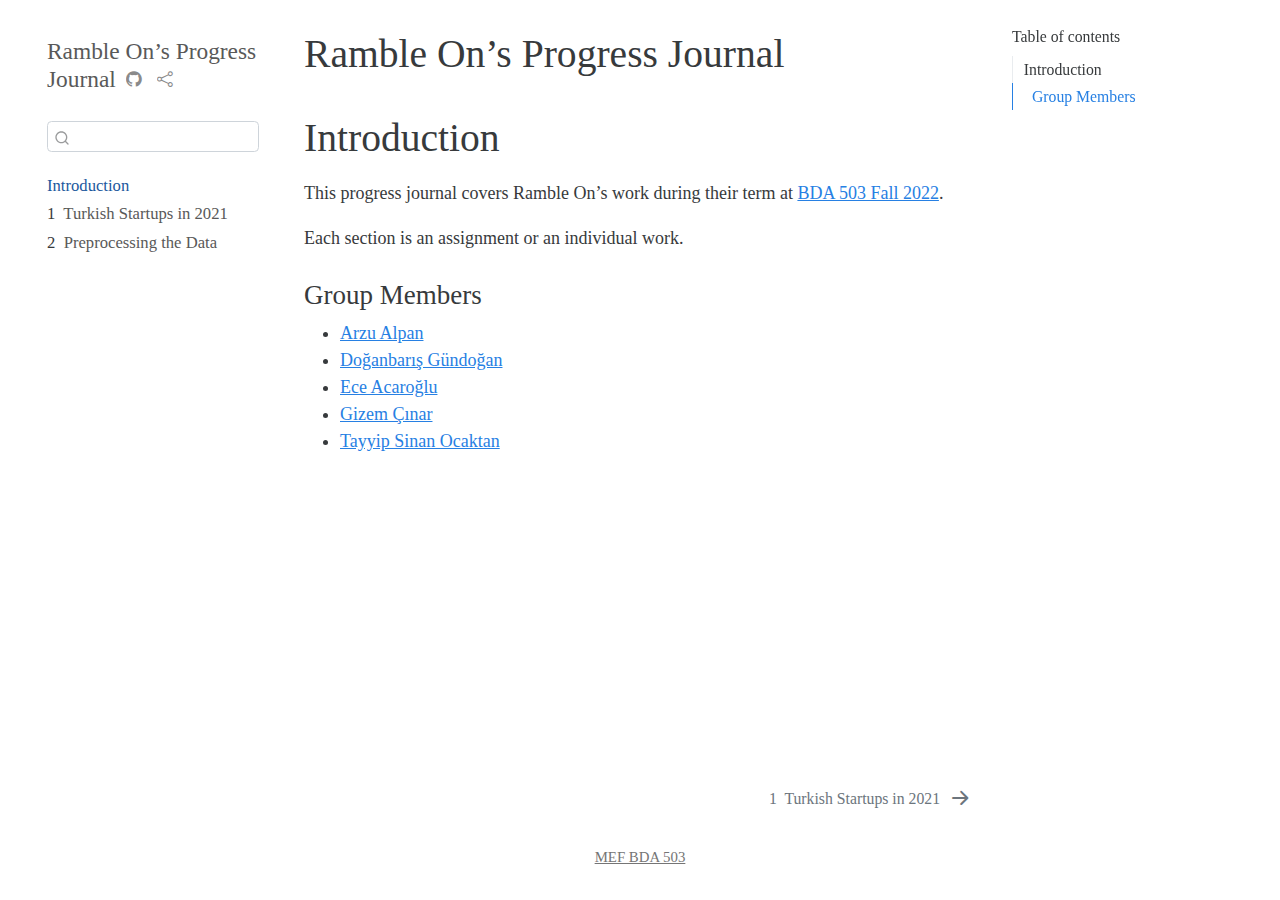
==== docs/index.html @ 6a76fb5a "pre-process" ====
<!DOCTYPE html>
<html xmlns="http://www.w3.org/1999/xhtml" lang="en" xml:lang="en"><head>

<meta charset="utf-8">
<meta name="generator" content="quarto-1.1.189">

<meta name="viewport" content="width=device-width, initial-scale=1.0, user-scalable=yes">


<title>Ramble On’s Progress Journal</title>
<style>
code{white-space: pre-wrap;}
span.smallcaps{font-variant: small-caps;}
div.columns{display: flex; gap: min(4vw, 1.5em);}
div.column{flex: auto; overflow-x: auto;}
div.hanging-indent{margin-left: 1.5em; text-indent: -1.5em;}
ul.task-list{list-style: none;}
ul.task-list li input[type="checkbox"] {
  width: 0.8em;
  margin: 0 0.8em 0.2em -1.6em;
  vertical-align: middle;
}
</style>


<script src="site_libs/quarto-nav/quarto-nav.js"></script>
<script src="site_libs/quarto-nav/headroom.min.js"></script>
<script src="site_libs/clipboard/clipboard.min.js"></script>
<script src="site_libs/quarto-search/autocomplete.umd.js"></script>
<script src="site_libs/quarto-search/fuse.min.js"></script>
<script src="site_libs/quarto-search/quarto-search.js"></script>
<meta name="quarto:offset" content="./">
<link href="./assignment1.html" rel="next">
<script src="site_libs/quarto-html/quarto.js"></script>
<script src="site_libs/quarto-html/popper.min.js"></script>
<script src="site_libs/quarto-html/tippy.umd.min.js"></script>
<script src="site_libs/quarto-html/anchor.min.js"></script>
<link href="site_libs/quarto-html/tippy.css" rel="stylesheet">
<link href="site_libs/quarto-html/quarto-syntax-highlighting.css" rel="stylesheet" id="quarto-text-highlighting-styles">
<script src="site_libs/bootstrap/bootstrap.min.js"></script>
<link href="site_libs/bootstrap/bootstrap-icons.css" rel="stylesheet">
<link href="site_libs/bootstrap/bootstrap.min.css" rel="stylesheet" id="quarto-bootstrap" data-mode="light">
<script id="quarto-search-options" type="application/json">{
  "location": "sidebar",
  "copy-button": false,
  "collapse-after": 3,
  "panel-placement": "start",
  "type": "textbox",
  "limit": 20,
  "language": {
    "search-no-results-text": "No results",
    "search-matching-documents-text": "matching documents",
    "search-copy-link-title": "Copy link to search",
    "search-hide-matches-text": "Hide additional matches",
    "search-more-match-text": "more match in this document",
    "search-more-matches-text": "more matches in this document",
    "search-clear-button-title": "Clear",
    "search-detached-cancel-button-title": "Cancel",
    "search-submit-button-title": "Submit"
  }
}</script>


</head>

<body class="nav-sidebar floating">

<div id="quarto-search-results"></div>
  <header id="quarto-header" class="headroom fixed-top">
  <nav class="quarto-secondary-nav" data-bs-toggle="collapse" data-bs-target="#quarto-sidebar" aria-controls="quarto-sidebar" aria-expanded="false" aria-label="Toggle sidebar navigation" onclick="if (window.quartoToggleHeadroom) { window.quartoToggleHeadroom(); }">
    <div class="container-fluid d-flex justify-content-between">
      <h1 class="quarto-secondary-nav-title">Ramble On’s Progress Journal</h1>
      <button type="button" class="quarto-btn-toggle btn" aria-label="Show secondary navigation">
        <i class="bi bi-chevron-right"></i>
      </button>
    </div>
  </nav>
</header>
<!-- content -->
<div id="quarto-content" class="quarto-container page-columns page-rows-contents page-layout-article">
<!-- sidebar -->
  <nav id="quarto-sidebar" class="sidebar collapse sidebar-navigation floating overflow-auto">
    <div class="pt-lg-2 mt-2 text-left sidebar-header">
    <div class="sidebar-title mb-0 py-0">
      <a href="./">Ramble On’s Progress Journal</a> 
        <div class="sidebar-tools-main">
    <a href="https://github.com/pjournal/mef06g-ramble-on" title="Source Code" class="sidebar-tool px-1"><i class="bi bi-github"></i></a>
    <a href="" title="Share" id="sidebar-tool-dropdown-0" class="sidebar-tool dropdown-toggle px-1" data-bs-toggle="dropdown" aria-expanded="false"><i class="bi bi-share"></i></a>
    <ul class="dropdown-menu" aria-labelledby="sidebar-tool-dropdown-0">
        <li>
          <a class="dropdown-item sidebar-tools-main-item" href="https://twitter.com/intent/tweet?url=|url|">
            <i class="bi bi-bi-twitter pe-1"></i>
          Twitter
          </a>
        </li>
        <li>
          <a class="dropdown-item sidebar-tools-main-item" href="https://www.facebook.com/sharer/sharer.php?u=|url|">
            <i class="bi bi-bi-facebook pe-1"></i>
          Facebook
          </a>
        </li>
    </ul>
</div>
    </div>
      </div>
      <div class="mt-2 flex-shrink-0 align-items-center">
        <div class="sidebar-search">
        <div id="quarto-search" class="" title="Search"></div>
        </div>
      </div>
    <div class="sidebar-menu-container"> 
    <ul class="list-unstyled mt-1">
        <li class="sidebar-item">
  <div class="sidebar-item-container"> 
  <a href="./index.html" class="sidebar-item-text sidebar-link active">Introduction</a>
  </div>
</li>
        <li class="sidebar-item">
  <div class="sidebar-item-container"> 
  <a href="./assignment1.html" class="sidebar-item-text sidebar-link"><span class="chapter-number">1</span>&nbsp; <span class="chapter-title">Turkish Startups in 2021</span></a>
  </div>
</li>
        <li class="sidebar-item">
  <div class="sidebar-item-container"> 
  <a href="./Preprocessing.html" class="sidebar-item-text sidebar-link"><span class="chapter-number">2</span>&nbsp; <span class="chapter-title">Preprocessing the Data</span></a>
  </div>
</li>
    </ul>
    </div>
</nav>
<!-- margin-sidebar -->
    <div id="quarto-margin-sidebar" class="sidebar margin-sidebar">
        <nav id="TOC" role="doc-toc" class="toc-active">
    <h2 id="toc-title">Table of contents</h2>
   
  <ul>
  <li><a href="#introduction" id="toc-introduction" class="nav-link active" data-scroll-target="#introduction">Introduction</a>
  <ul class="collapse">
  <li><a href="#group-members" id="toc-group-members" class="nav-link" data-scroll-target="#group-members">Group Members</a></li>
  </ul></li>
  </ul>
</nav>
    </div>
<!-- main -->
<main class="content" id="quarto-document-content">

<header id="title-block-header" class="quarto-title-block default">
<div class="quarto-title">
<h1 class="title d-none d-lg-block">Ramble On’s Progress Journal</h1>
</div>



<div class="quarto-title-meta">

    
    
  </div>
  

</header>

<style>
body {
  font-family: Calibri;
}
pre {
  color: #708090
}

</style>
<section id="introduction" class="level1 unnumbered">
<h1 class="unnumbered">Introduction</h1>
<!-- DO NOT TOUCH THIS PART EXCEPT FILLING YOUR OR YOUR GROUP's NAME -->
<p>This progress journal covers Ramble On’s work during their term at <a href="https://mef-bda503.github.io/fall22/">BDA 503 Fall 2022</a>.</p>
<p>Each section is an assignment or an individual work.</p>
<section id="group-members" class="level3 unnumbered">
<h3 class="unnumbered anchored" data-anchor-id="group-members">Group Members</h3>
<ul>
<li><a href="https://github.com/pjournal/mef06-alpanarzu/">Arzu Alpan</a><br>
</li>
<li><a href="https://github.com/pjournal/mef06-doganbarisgundogan">Doğanbarış Gündoğan</a></li>
<li><a href="https://github.com/pjournal/mef06-eceacaroglu">Ece Acaroğlu</a></li>
<li><a href="https://github.com/pjournal/mef06-ggizemcinar">Gizem Çınar</a></li>
<li><a href="https://github.com/pjournal/mef06-ocaktans/">Tayyip Sinan Ocaktan</a></li>
</ul>
<!-- 

# Group Project Details

Our group project is [PROJECT NAME]. [SHORT DESCRIPTION] -->


</section>
</section>

</main> <!-- /main -->
<script id="quarto-html-after-body" type="application/javascript">
window.document.addEventListener("DOMContentLoaded", function (event) {
  const toggleBodyColorMode = (bsSheetEl) => {
    const mode = bsSheetEl.getAttribute("data-mode");
    const bodyEl = window.document.querySelector("body");
    if (mode === "dark") {
      bodyEl.classList.add("quarto-dark");
      bodyEl.classList.remove("quarto-light");
    } else {
      bodyEl.classList.add("quarto-light");
      bodyEl.classList.remove("quarto-dark");
    }
  }
  const toggleBodyColorPrimary = () => {
    const bsSheetEl = window.document.querySelector("link#quarto-bootstrap");
    if (bsSheetEl) {
      toggleBodyColorMode(bsSheetEl);
    }
  }
  toggleBodyColorPrimary();  
  const icon = "";
  const anchorJS = new window.AnchorJS();
  anchorJS.options = {
    placement: 'right',
    icon: icon
  };
  anchorJS.add('.anchored');
  const clipboard = new window.ClipboardJS('.code-copy-button', {
    target: function(trigger) {
      return trigger.previousElementSibling;
    }
  });
  clipboard.on('success', function(e) {
    // button target
    const button = e.trigger;
    // don't keep focus
    button.blur();
    // flash "checked"
    button.classList.add('code-copy-button-checked');
    var currentTitle = button.getAttribute("title");
    button.setAttribute("title", "Copied!");
    setTimeout(function() {
      button.setAttribute("title", currentTitle);
      button.classList.remove('code-copy-button-checked');
    }, 1000);
    // clear code selection
    e.clearSelection();
  });
  function tippyHover(el, contentFn) {
    const config = {
      allowHTML: true,
      content: contentFn,
      maxWidth: 500,
      delay: 100,
      arrow: false,
      appendTo: function(el) {
          return el.parentElement;
      },
      interactive: true,
      interactiveBorder: 10,
      theme: 'quarto',
      placement: 'bottom-start'
    };
    window.tippy(el, config); 
  }
  const noterefs = window.document.querySelectorAll('a[role="doc-noteref"]');
  for (var i=0; i<noterefs.length; i++) {
    const ref = noterefs[i];
    tippyHover(ref, function() {
      // use id or data attribute instead here
      let href = ref.getAttribute('data-footnote-href') || ref.getAttribute('href');
      try { href = new URL(href).hash; } catch {}
      const id = href.replace(/^#\/?/, "");
      const note = window.document.getElementById(id);
      return note.innerHTML;
    });
  }
  var bibliorefs = window.document.querySelectorAll('a[role="doc-biblioref"]');
  for (var i=0; i<bibliorefs.length; i++) {
    const ref = bibliorefs[i];
    const cites = ref.parentNode.getAttribute('data-cites').split(' ');
    tippyHover(ref, function() {
      var popup = window.document.createElement('div');
      cites.forEach(function(cite) {
        var citeDiv = window.document.createElement('div');
        citeDiv.classList.add('hanging-indent');
        citeDiv.classList.add('csl-entry');
        var biblioDiv = window.document.getElementById('ref-' + cite);
        if (biblioDiv) {
          citeDiv.innerHTML = biblioDiv.innerHTML;
        }
        popup.appendChild(citeDiv);
      });
      return popup.innerHTML;
    });
  }
});
</script>
<nav class="page-navigation">
  <div class="nav-page nav-page-previous">
  </div>
  <div class="nav-page nav-page-next">
      <a href="./assignment1.html" class="pagination-link">
        <span class="nav-page-text"><span class="chapter-number">1</span>&nbsp; <span class="chapter-title">Turkish Startups in 2021</span></span> <i class="bi bi-arrow-right-short"></i>
      </a>
  </div>
</nav>
</div> <!-- /content -->
<footer class="footer">
  <div class="nav-footer">
      <div class="nav-footer-center"><a href="https://mef-bda503.github.io">MEF BDA 503</a></div>
  </div>
</footer>



</body></html>
---- docs/site_libs/quarto-html/tippy.css ----
.tippy-box[data-animation=fade][data-state=hidden]{opacity:0}[data-tippy-root]{max-width:calc(100vw - 10px)}.tippy-box{position:relative;background-color:#333;color:#fff;border-radius:4px;font-size:14px;line-height:1.4;white-space:normal;outline:0;transition-property:transform,visibility,opacity}.tippy-box[data-placement^=top]>.tippy-arrow{bottom:0}.tippy-box[data-placement^=top]>.tippy-arrow:before{bottom:-7px;left:0;border-width:8px 8px 0;border-top-color:initial;transform-origin:center top}.tippy-box[data-placement^=bottom]>.tippy-arrow{top:0}.tippy-box[data-placement^=bottom]>.tippy-arrow:before{top:-7px;left:0;border-width:0 8px 8px;border-bottom-color:initial;transform-origin:center bottom}.tippy-box[data-placement^=left]>.tippy-arrow{right:0}.tippy-box[data-placement^=left]>.tippy-arrow:before{border-width:8px 0 8px 8px;border-left-color:initial;right:-7px;transform-origin:center left}.tippy-box[data-placement^=right]>.tippy-arrow{left:0}.tippy-box[data-placement^=right]>.tippy-arrow:before{left:-7px;border-width:8px 8px 8px 0;border-right-color:initial;transform-origin:center right}.tippy-box[data-inertia][data-state=visible]{transition-timing-function:cubic-bezier(.54,1.5,.38,1.11)}.tippy-arrow{width:16px;height:16px;color:#333}.tippy-arrow:before{content:"";position:absolute;border-color:transparent;border-style:solid}.tippy-content{position:relative;padding:5px 9px;z-index:1}
---- docs/site_libs/quarto-html/quarto-syntax-highlighting.css ----
/* quarto syntax highlight colors */
:root {
  --quarto-hl-ot-color: #003B4F;
  --quarto-hl-at-color: #657422;
  --quarto-hl-ss-color: #20794D;
  --quarto-hl-an-color: #5E5E5E;
  --quarto-hl-fu-color: #4758AB;
  --quarto-hl-st-color: #20794D;
  --quarto-hl-cf-color: #003B4F;
  --quarto-hl-op-color: #5E5E5E;
  --quarto-hl-er-color: #AD0000;
  --quarto-hl-bn-color: #AD0000;
  --quarto-hl-al-color: #AD0000;
  --quarto-hl-va-color: #111111;
  --quarto-hl-bu-color: inherit;
  --quarto-hl-ex-color: inherit;
  --quarto-hl-pp-color: #AD0000;
  --quarto-hl-in-color: #5E5E5E;
  --quarto-hl-vs-color: #20794D;
  --quarto-hl-wa-color: #5E5E5E;
  --quarto-hl-do-color: #5E5E5E;
  --quarto-hl-im-color: #00769E;
  --quarto-hl-ch-color: #20794D;
  --quarto-hl-dt-color: #AD0000;
  --quarto-hl-fl-color: #AD0000;
  --quarto-hl-co-color: #5E5E5E;
  --quarto-hl-cv-color: #5E5E5E;
  --quarto-hl-cn-color: #8f5902;
  --quarto-hl-sc-color: #5E5E5E;
  --quarto-hl-dv-color: #AD0000;
  --quarto-hl-kw-color: #003B4F;
}

/* other quarto variables */
:root {
  --quarto-font-monospace: SFMono-Regular, Menlo, Monaco, Consolas, "Liberation Mono", "Courier New", monospace;
}

pre > code.sourceCode > span {
  color: #003B4F;
}

code span {
  color: #003B4F;
}

code.sourceCode > span {
  color: #003B4F;
}

div.sourceCode,
div.sourceCode pre.sourceCode {
  color: #003B4F;
}

code span.ot {
  color: #003B4F;
}

code span.at {
  color: #657422;
}

code span.ss {
  color: #20794D;
}

code span.an {
  color: #5E5E5E;
}

code span.fu {
  color: #4758AB;
}

code span.st {
  color: #20794D;
}

code span.cf {
  color: #003B4F;
}

code span.op {
  color: #5E5E5E;
}

code span.er {
  color: #AD0000;
}

code span.bn {
  color: #AD0000;
}

code span.al {
  color: #AD0000;
}

code span.va {
  color: #111111;
}

code span.pp {
  color: #AD0000;
}

code span.in {
  color: #5E5E5E;
}

code span.vs {
  color: #20794D;
}

code span.wa {
  color: #5E5E5E;
  font-style: italic;
}

code span.do {
  color: #5E5E5E;
  font-style: italic;
}

code span.im {
  color: #00769E;
}

code span.ch {
  color: #20794D;
}

code span.dt {
  color: #AD0000;
}

code span.fl {
  color: #AD0000;
}

code span.co {
  color: #5E5E5E;
}

code span.cv {
  color: #5E5E5E;
  font-style: italic;
}

code span.cn {
  color: #8f5902;
}

code span.sc {
  color: #5E5E5E;
}

code span.dv {
  color: #AD0000;
}

code span.kw {
  color: #003B4F;
}

.prevent-inlining {
  content: "</";
}

/*# sourceMappingURL=debc5d5d77c3f9108843748ff7464032.css.map */
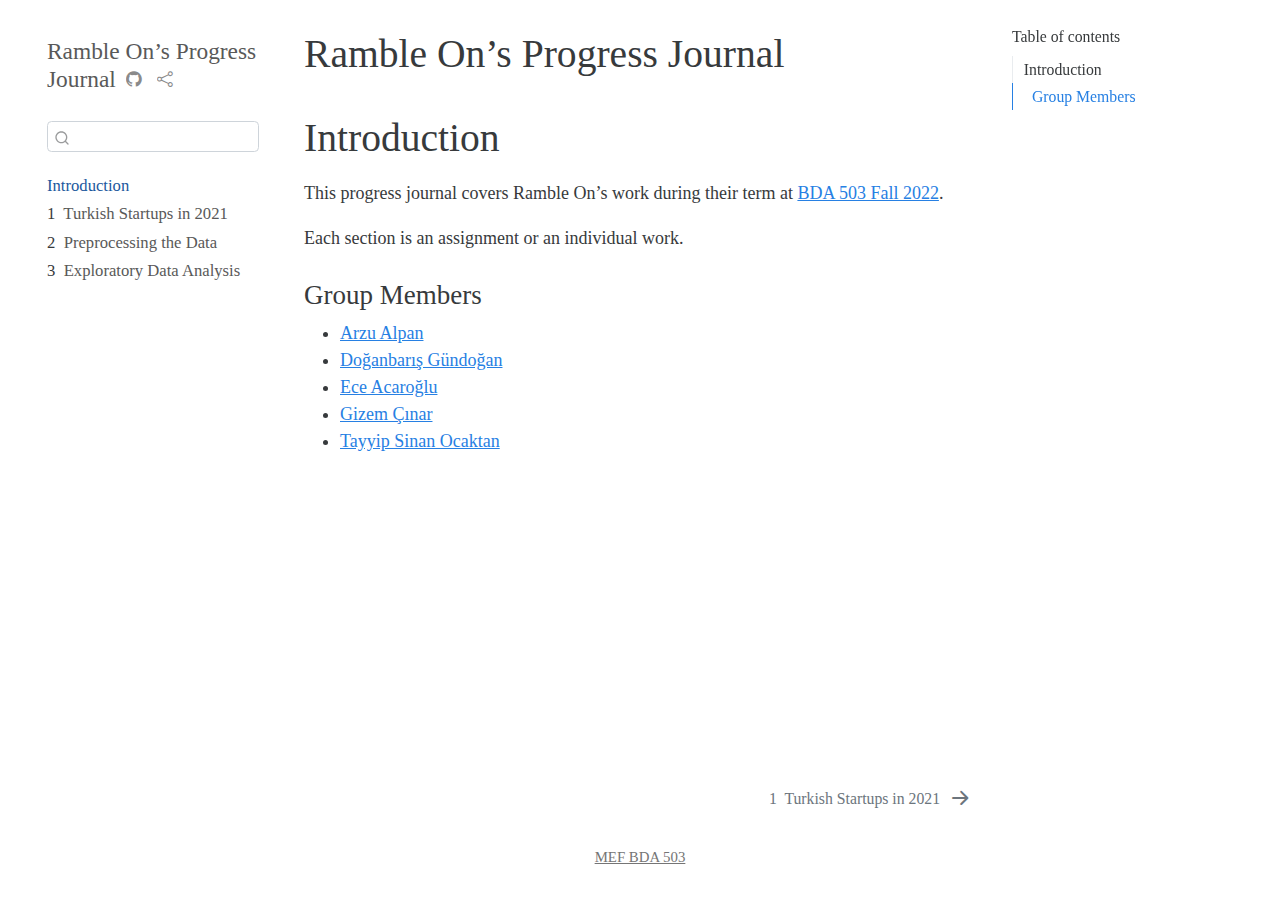
==== commit d7c3c297: "EDA" ====
--- a/docs/index.html
+++ b/docs/index.html
@@ -2,7 +2,7 @@
 <html xmlns="http://www.w3.org/1999/xhtml" lang="en" xml:lang="en"><head>
 
 <meta charset="utf-8">
-<meta name="generator" content="quarto-1.1.189">
+<meta name="generator" content="quarto-1.1.251">
 
 <meta name="viewport" content="width=device-width, initial-scale=1.0, user-scalable=yes">
 
@@ -125,6 +125,11 @@
   <a href="./Preprocessing.html" class="sidebar-item-text sidebar-link"><span class="chapter-number">2</span>&nbsp; <span class="chapter-title">Preprocessing the Data</span></a>
   </div>
 </li>
+        <li class="sidebar-item">
+  <div class="sidebar-item-container"> 
+  <a href="./Exploratory Data Analysis.html" class="sidebar-item-text sidebar-link"><span class="chapter-number">3</span>&nbsp; <span class="chapter-title">Exploratory Data Analysis</span></a>
+  </div>
+</li>
     </ul>
     </div>
 </nav>
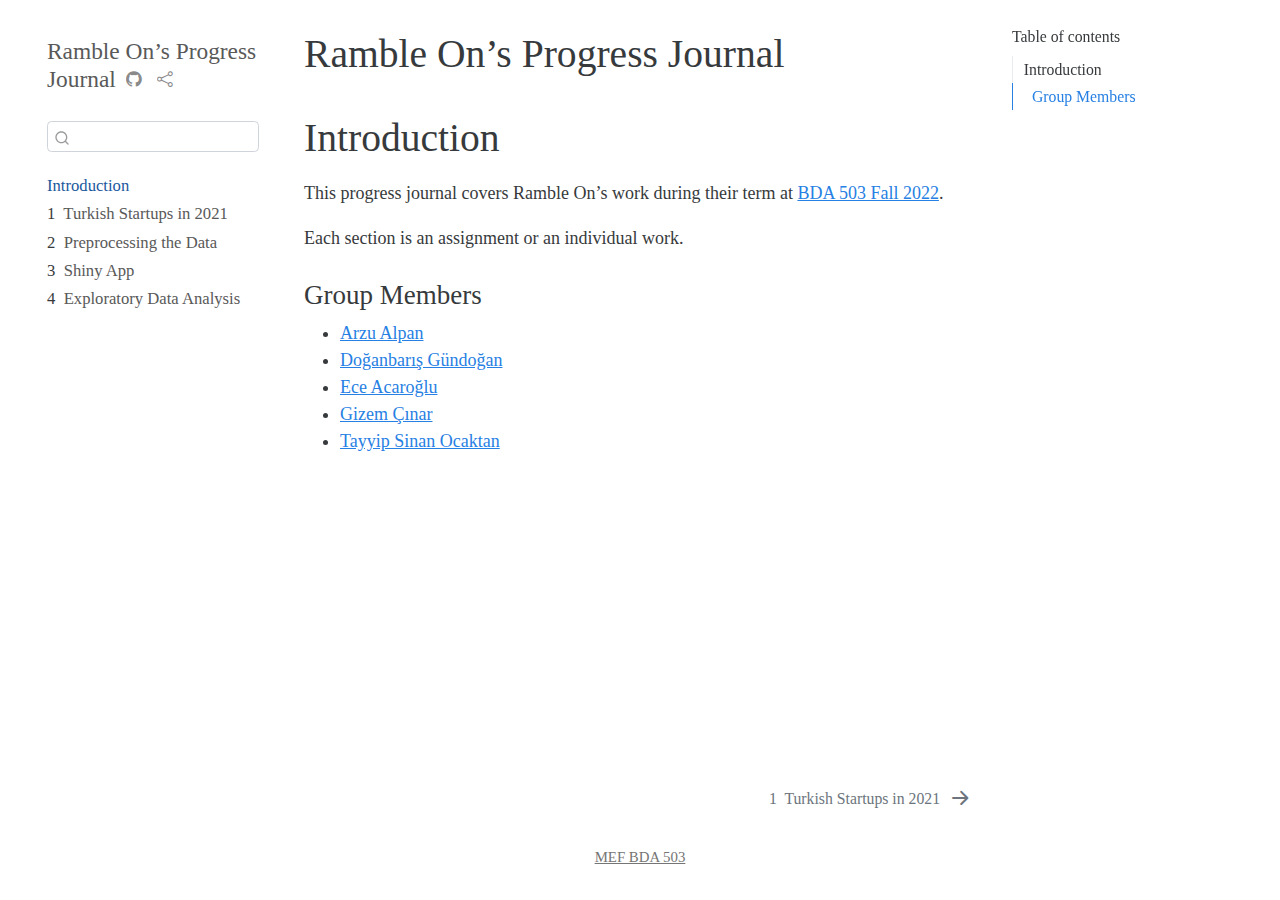
==== commit 7a514c05: "ShinyApp section" ====
--- a/docs/index.html
+++ b/docs/index.html
@@ -2,7 +2,7 @@
 <html xmlns="http://www.w3.org/1999/xhtml" lang="en" xml:lang="en"><head>
 
 <meta charset="utf-8">
-<meta name="generator" content="quarto-1.1.251">
+<meta name="generator" content="quarto-1.2.269">
 
 <meta name="viewport" content="width=device-width, initial-scale=1.0, user-scalable=yes">
 
@@ -127,7 +127,12 @@
 </li>
         <li class="sidebar-item">
   <div class="sidebar-item-container"> 
-  <a href="./Exploratory Data Analysis.html" class="sidebar-item-text sidebar-link"><span class="chapter-number">3</span>&nbsp; <span class="chapter-title">Exploratory Data Analysis</span></a>
+  <a href="./Exploratory Data Analysis.html" class="sidebar-item-text sidebar-link"><span class="chapter-number">3</span>&nbsp; <span class="chapter-title">Shiny App</span></a>
+  </div>
+</li>
+        <li class="sidebar-item">
+  <div class="sidebar-item-container"> 
+  <a href="./ShinyApp.html" class="sidebar-item-text sidebar-link"><span class="chapter-number">4</span>&nbsp; <span class="chapter-title">Exploratory Data Analysis</span></a>
   </div>
 </li>
     </ul>
@@ -159,6 +164,7 @@
 <div class="quarto-title-meta">
 
     
+  
     
   </div>
   
@@ -241,7 +247,24 @@
     button.classList.add('code-copy-button-checked');
     var currentTitle = button.getAttribute("title");
     button.setAttribute("title", "Copied!");
+    let tooltip;
+    if (window.bootstrap) {
+      button.setAttribute("data-bs-toggle", "tooltip");
+      button.setAttribute("data-bs-placement", "left");
+      button.setAttribute("data-bs-title", "Copied!");
+      tooltip = new bootstrap.Tooltip(button, 
+        { trigger: "manual", 
+          customClass: "code-copy-button-tooltip",
+          offset: [0, -8]});
+      tooltip.show();    
+    }
     setTimeout(function() {
+      if (tooltip) {
+        tooltip.hide();
+        button.removeAttribute("data-bs-title");
+        button.removeAttribute("data-bs-toggle");
+        button.removeAttribute("data-bs-placement");
+      }
       button.setAttribute("title", currentTitle);
       button.classList.remove('code-copy-button-checked');
     }, 1000);
@@ -277,24 +300,42 @@
       return note.innerHTML;
     });
   }
+  const findCites = (el) => {
+    const parentEl = el.parentElement;
+    if (parentEl) {
+      const cites = parentEl.dataset.cites;
+      if (cites) {
+        return {
+          el,
+          cites: cites.split(' ')
+        };
+      } else {
+        return findCites(el.parentElement)
+      }
+    } else {
+      return undefined;
+    }
+  };
   var bibliorefs = window.document.querySelectorAll('a[role="doc-biblioref"]');
   for (var i=0; i<bibliorefs.length; i++) {
     const ref = bibliorefs[i];
-    const cites = ref.parentNode.getAttribute('data-cites').split(' ');
-    tippyHover(ref, function() {
-      var popup = window.document.createElement('div');
-      cites.forEach(function(cite) {
-        var citeDiv = window.document.createElement('div');
-        citeDiv.classList.add('hanging-indent');
-        citeDiv.classList.add('csl-entry');
-        var biblioDiv = window.document.getElementById('ref-' + cite);
-        if (biblioDiv) {
-          citeDiv.innerHTML = biblioDiv.innerHTML;
-        }
-        popup.appendChild(citeDiv);
+    const citeInfo = findCites(ref);
+    if (citeInfo) {
+      tippyHover(citeInfo.el, function() {
+        var popup = window.document.createElement('div');
+        citeInfo.cites.forEach(function(cite) {
+          var citeDiv = window.document.createElement('div');
+          citeDiv.classList.add('hanging-indent');
+          citeDiv.classList.add('csl-entry');
+          var biblioDiv = window.document.getElementById('ref-' + cite);
+          if (biblioDiv) {
+            citeDiv.innerHTML = biblioDiv.innerHTML;
+          }
+          popup.appendChild(citeDiv);
+        });
+        return popup.innerHTML;
       });
-      return popup.innerHTML;
-    });
+    }
   }
 });
 </script>
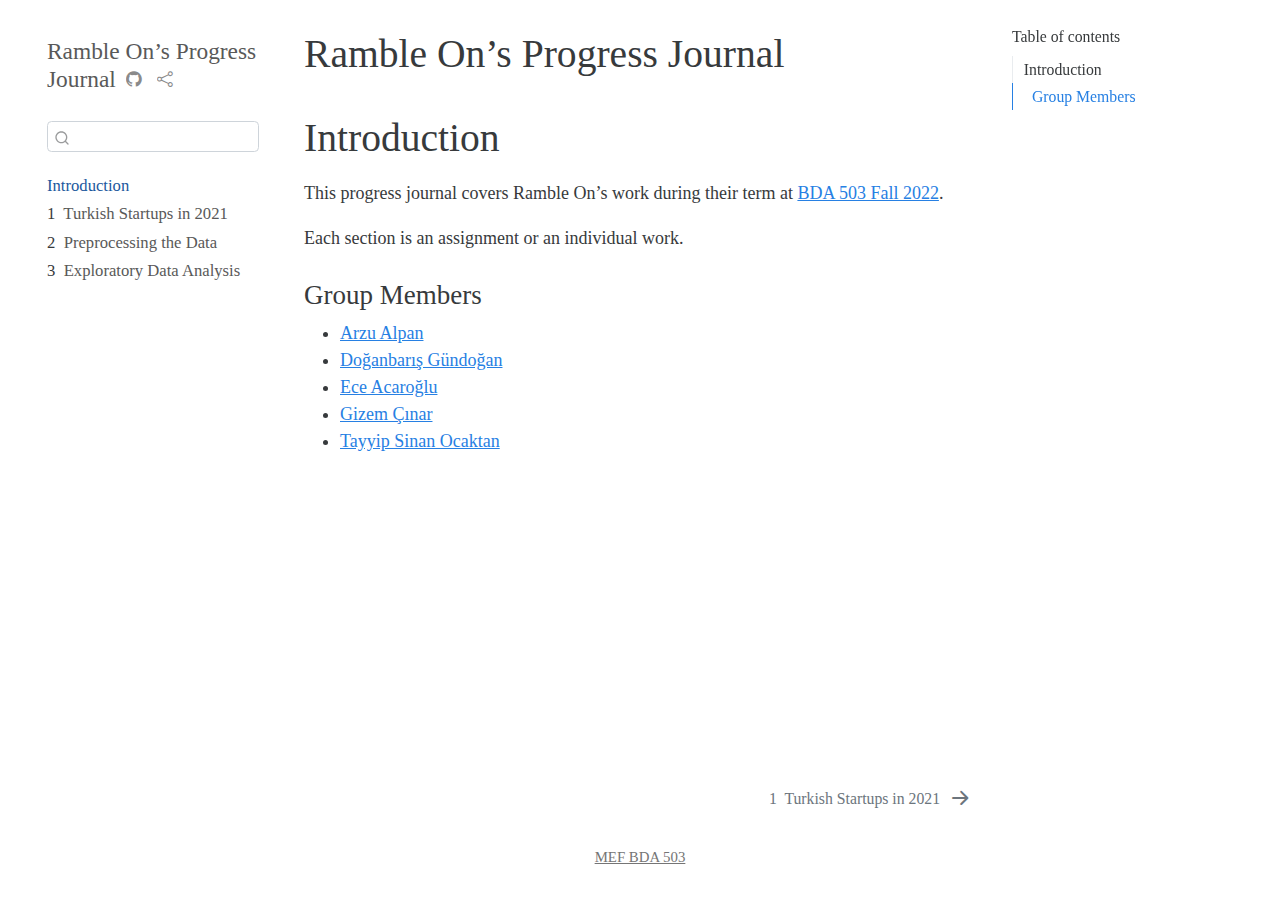
==== commit 93ded377: "Revert "ShinyApp section"" ====
--- a/docs/index.html
+++ b/docs/index.html
@@ -2,7 +2,7 @@
 <html xmlns="http://www.w3.org/1999/xhtml" lang="en" xml:lang="en"><head>
 
 <meta charset="utf-8">
-<meta name="generator" content="quarto-1.2.269">
+<meta name="generator" content="quarto-1.1.189">
 
 <meta name="viewport" content="width=device-width, initial-scale=1.0, user-scalable=yes">
 
@@ -127,12 +127,7 @@
 </li>
         <li class="sidebar-item">
   <div class="sidebar-item-container"> 
-  <a href="./Exploratory Data Analysis.html" class="sidebar-item-text sidebar-link"><span class="chapter-number">3</span>&nbsp; <span class="chapter-title">Shiny App</span></a>
-  </div>
-</li>
-        <li class="sidebar-item">
-  <div class="sidebar-item-container"> 
-  <a href="./ShinyApp.html" class="sidebar-item-text sidebar-link"><span class="chapter-number">4</span>&nbsp; <span class="chapter-title">Exploratory Data Analysis</span></a>
+  <a href="./Exploratory Data Analysis.html" class="sidebar-item-text sidebar-link"><span class="chapter-number">3</span>&nbsp; <span class="chapter-title">Exploratory Data Analysis</span></a>
   </div>
 </li>
     </ul>
@@ -164,7 +159,6 @@
 <div class="quarto-title-meta">
 
     
-  
     
   </div>
   
@@ -247,24 +241,7 @@
     button.classList.add('code-copy-button-checked');
     var currentTitle = button.getAttribute("title");
     button.setAttribute("title", "Copied!");
-    let tooltip;
-    if (window.bootstrap) {
-      button.setAttribute("data-bs-toggle", "tooltip");
-      button.setAttribute("data-bs-placement", "left");
-      button.setAttribute("data-bs-title", "Copied!");
-      tooltip = new bootstrap.Tooltip(button, 
-        { trigger: "manual", 
-          customClass: "code-copy-button-tooltip",
-          offset: [0, -8]});
-      tooltip.show();    
-    }
     setTimeout(function() {
-      if (tooltip) {
-        tooltip.hide();
-        button.removeAttribute("data-bs-title");
-        button.removeAttribute("data-bs-toggle");
-        button.removeAttribute("data-bs-placement");
-      }
       button.setAttribute("title", currentTitle);
       button.classList.remove('code-copy-button-checked');
     }, 1000);
@@ -300,42 +277,24 @@
       return note.innerHTML;
     });
   }
-  const findCites = (el) => {
-    const parentEl = el.parentElement;
-    if (parentEl) {
-      const cites = parentEl.dataset.cites;
-      if (cites) {
-        return {
-          el,
-          cites: cites.split(' ')
-        };
-      } else {
-        return findCites(el.parentElement)
-      }
-    } else {
-      return undefined;
-    }
-  };
   var bibliorefs = window.document.querySelectorAll('a[role="doc-biblioref"]');
   for (var i=0; i<bibliorefs.length; i++) {
     const ref = bibliorefs[i];
-    const citeInfo = findCites(ref);
-    if (citeInfo) {
-      tippyHover(citeInfo.el, function() {
-        var popup = window.document.createElement('div');
-        citeInfo.cites.forEach(function(cite) {
-          var citeDiv = window.document.createElement('div');
-          citeDiv.classList.add('hanging-indent');
-          citeDiv.classList.add('csl-entry');
-          var biblioDiv = window.document.getElementById('ref-' + cite);
-          if (biblioDiv) {
-            citeDiv.innerHTML = biblioDiv.innerHTML;
-          }
-          popup.appendChild(citeDiv);
-        });
-        return popup.innerHTML;
+    const cites = ref.parentNode.getAttribute('data-cites').split(' ');
+    tippyHover(ref, function() {
+      var popup = window.document.createElement('div');
+      cites.forEach(function(cite) {
+        var citeDiv = window.document.createElement('div');
+        citeDiv.classList.add('hanging-indent');
+        citeDiv.classList.add('csl-entry');
+        var biblioDiv = window.document.getElementById('ref-' + cite);
+        if (biblioDiv) {
+          citeDiv.innerHTML = biblioDiv.innerHTML;
+        }
+        popup.appendChild(citeDiv);
       });
-    }
+      return popup.innerHTML;
+    });
   }
 });
 </script>
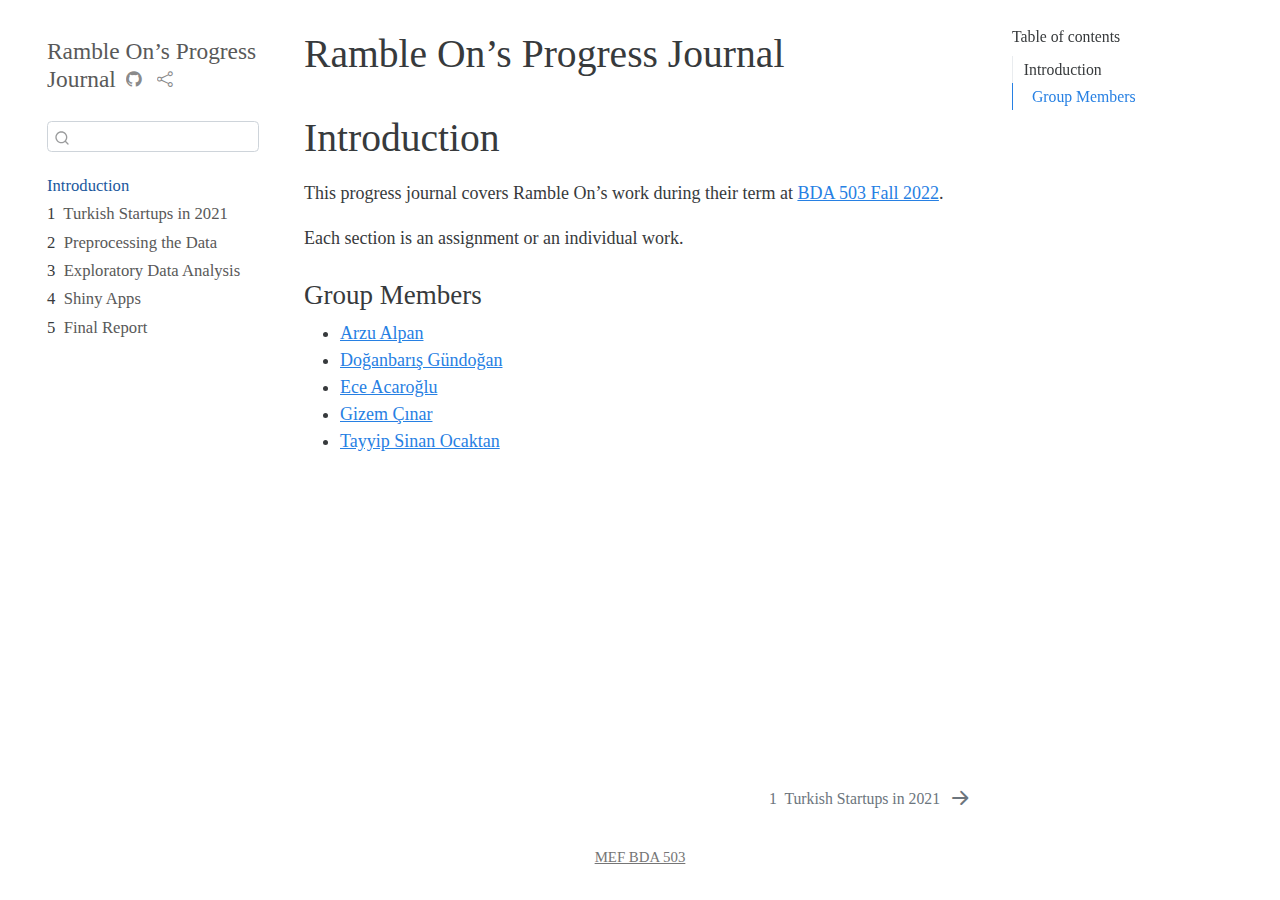
==== commit f0011ff5: "final0" ====
--- a/docs/index.html
+++ b/docs/index.html
@@ -130,6 +130,16 @@
   <a href="./Exploratory Data Analysis.html" class="sidebar-item-text sidebar-link"><span class="chapter-number">3</span>&nbsp; <span class="chapter-title">Exploratory Data Analysis</span></a>
   </div>
 </li>
+        <li class="sidebar-item">
+  <div class="sidebar-item-container"> 
+  <a href="./Shinyapps.html" class="sidebar-item-text sidebar-link"><span class="chapter-number">4</span>&nbsp; <span class="chapter-title">Shiny Apps</span></a>
+  </div>
+</li>
+        <li class="sidebar-item">
+  <div class="sidebar-item-container"> 
+  <a href="./The Final Report.html" class="sidebar-item-text sidebar-link"><span class="chapter-number">5</span>&nbsp; <span class="chapter-title">Final Report</span></a>
+  </div>
+</li>
     </ul>
     </div>
 </nav>
